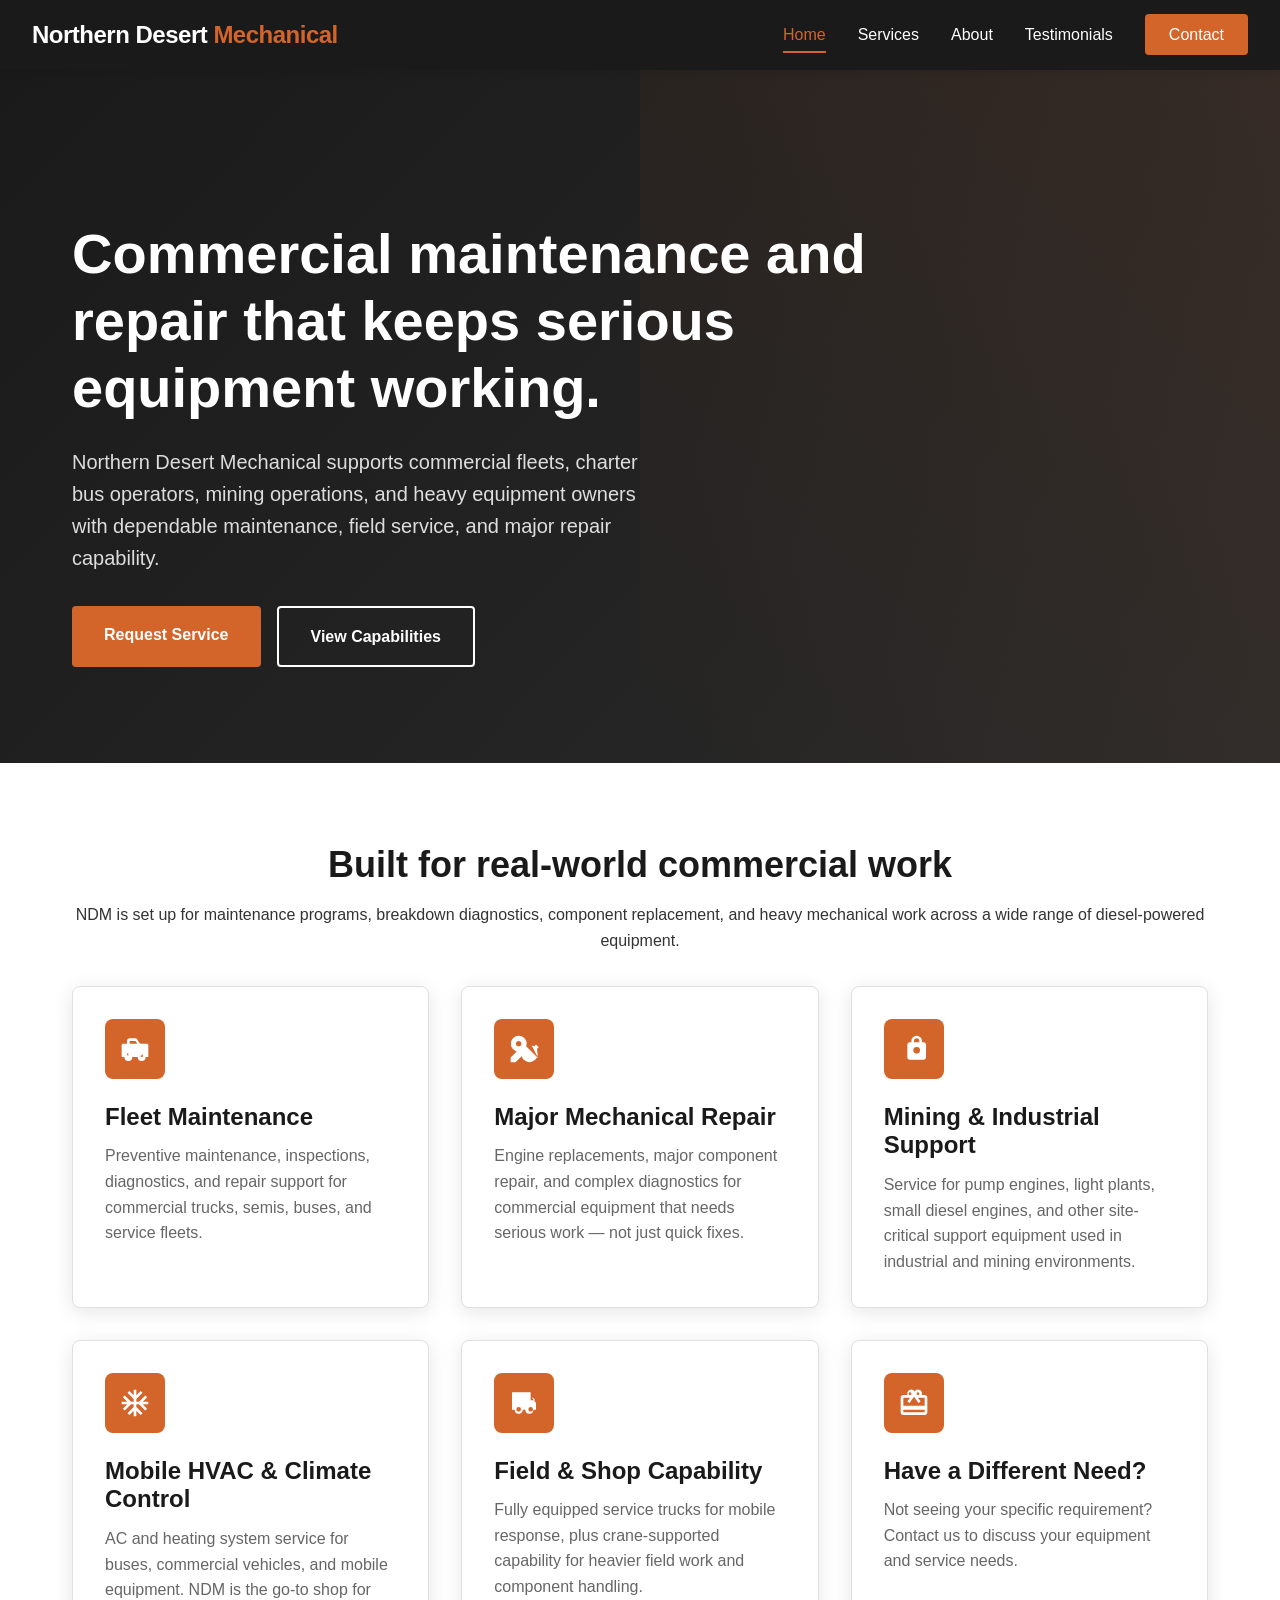
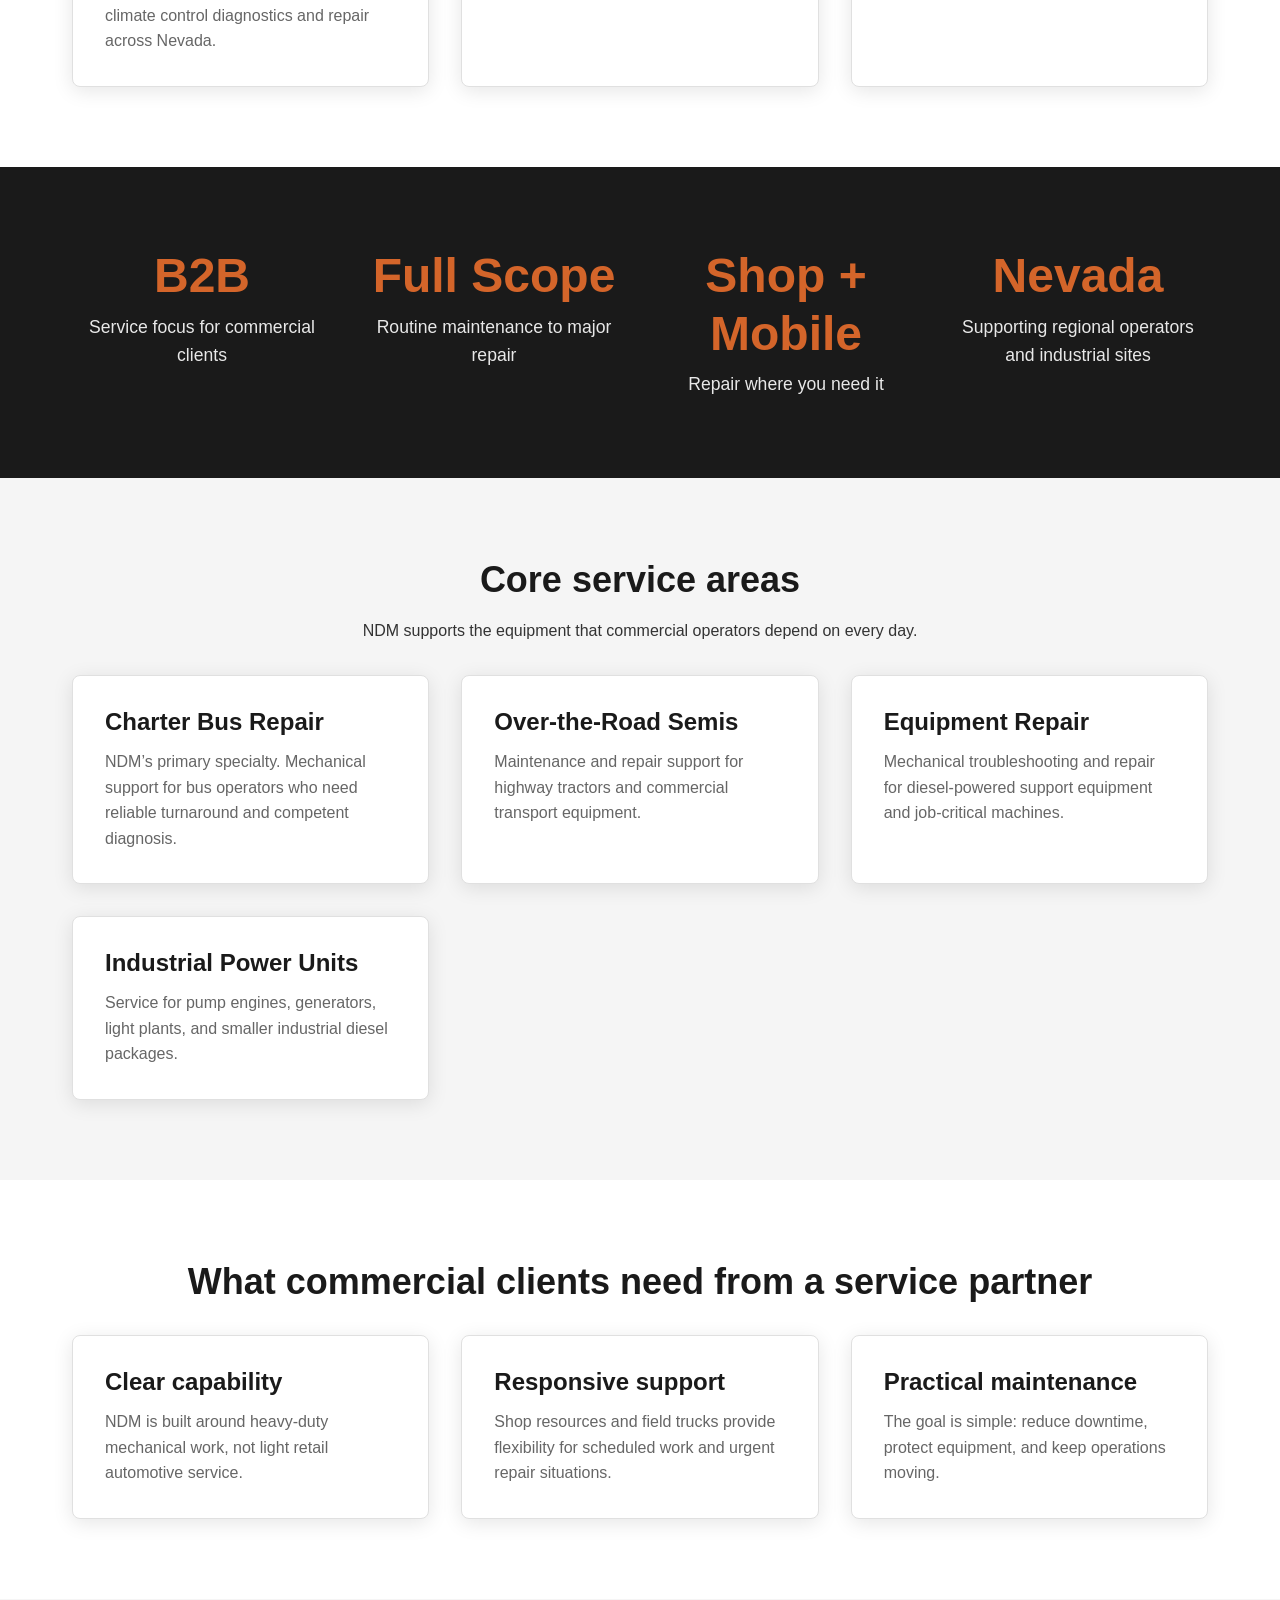
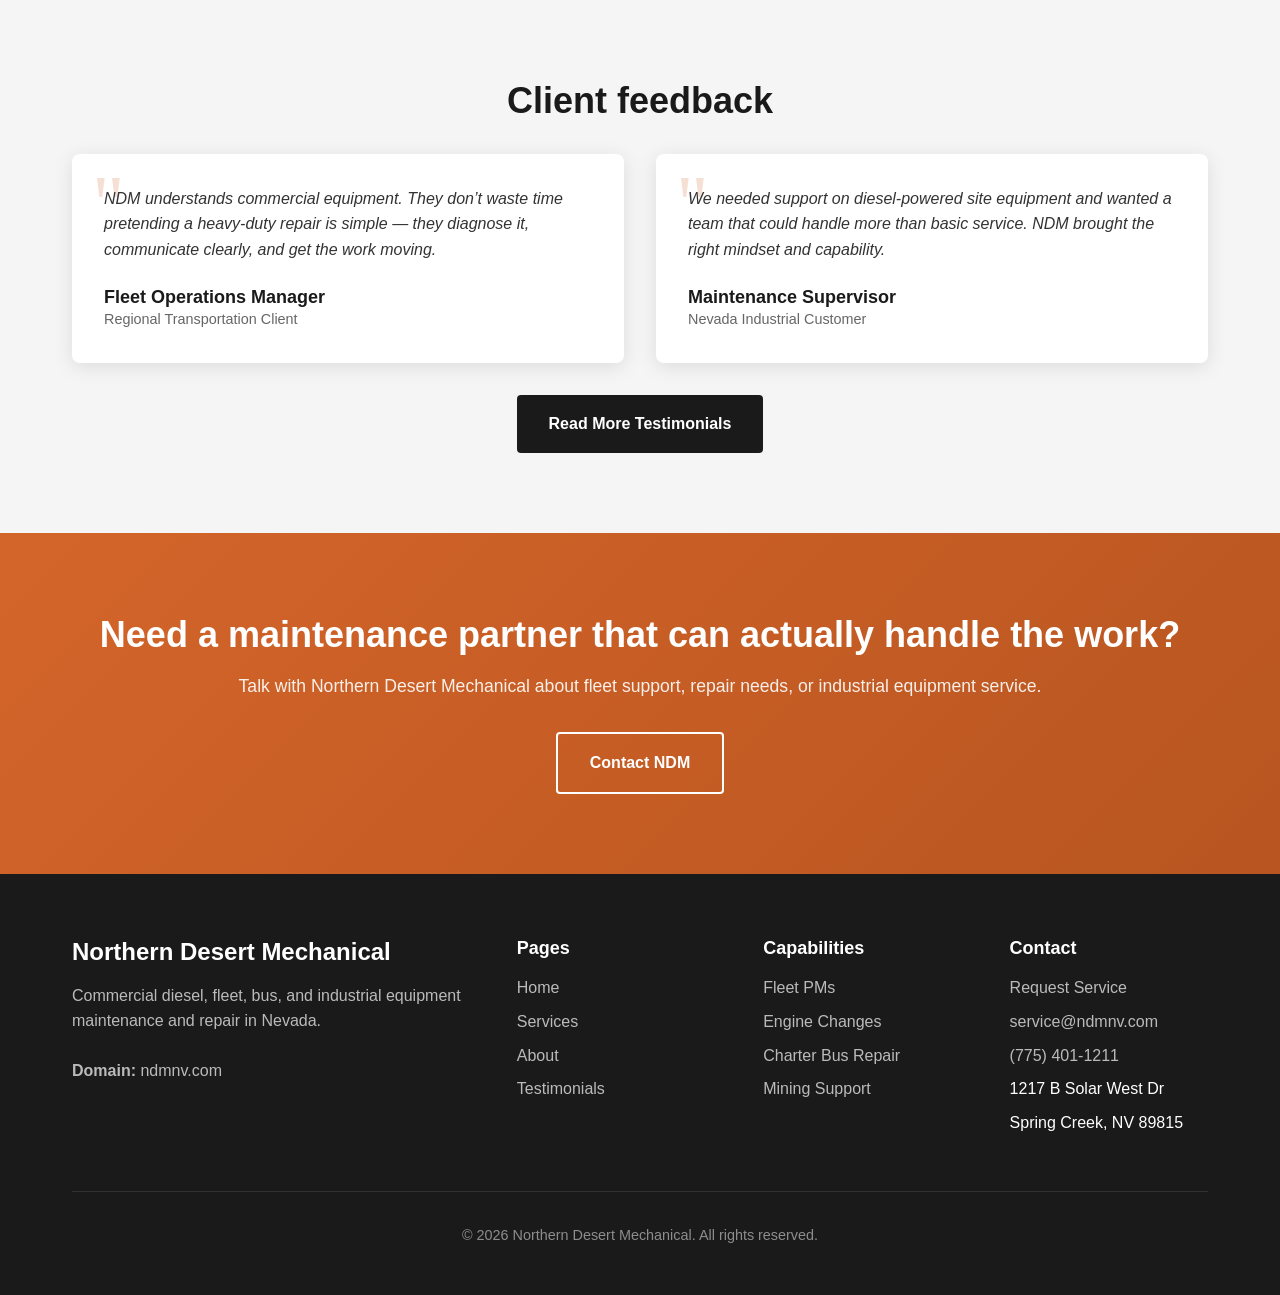
==== index.html @ eeb5c21f "Initial commit - NDM website with address, phone, and service area map" ====
<!DOCTYPE html>
<html lang="en">
<head>
  <meta charset="UTF-8">
  <meta name="viewport" content="width=device-width, initial-scale=1.0">
  <meta name="description" content="Northern Desert Mechanical provides commercial fleet, charter bus, mining equipment, and industrial diesel maintenance and repair services in Nevada.">
  <title>Northern Desert Mechanical | Commercial Diesel & Equipment Repair</title>
  <link rel="stylesheet" href="css/style.css">
</head>
<body>
  <header>
    <div class="header-content">
      <a href="index.html" class="logo">
        <div class="logo-text">Northern Desert <span class="logo-accent">Mechanical</span></div>
      </a>
      <nav>
        <div class="mobile-toggle" onclick="toggleMenu()">
          <span></span><span></span><span></span>
        </div>
        <ul id="nav-menu">
          <li><a href="index.html" class="active">Home</a></li>
          <li><a href="services.html">Services</a></li>
          <li><a href="about.html">About</a></li>
          <li><a href="testimonials.html">Testimonials</a></li>
          <li><a href="contact.html" class="nav-cta">Contact</a></li>
        </ul>
      </nav>
    </div>
  </header>

  <section class="hero">
    <div class="container">
      <div class="hero-content">
        <h1>Commercial maintenance and repair that keeps serious equipment working.</h1>
        <p class="hero-subtitle">Northern Desert Mechanical supports commercial fleets, charter bus operators, mining operations, and heavy equipment owners with dependable maintenance, field service, and major repair capability.</p>
        <div class="hero-cta">
          <a href="contact.html" class="btn btn-primary">Request Service</a>
          <a href="services.html" class="btn btn-secondary">View Capabilities</a>
        </div>
      </div>
    </div>
  </section>

  <section class="section">
    <div class="container">
      <div class="text-center mb-2">
        <h2>Built for real-world commercial work</h2>
        <p>NDM is set up for maintenance programs, breakdown diagnostics, component replacement, and heavy mechanical work across a wide range of diesel-powered equipment.</p>
      </div>
      <div class="services-grid">
        <div class="service-card">
          <div class="service-icon">
            <svg viewBox="0 0 24 24"><path d="M3 13h2v-2H3v2zm16 0h2v-2h-2v2zM7 17h10v-6H7v6zm12-9h-3.17l-1.84-2.65A2 2 0 0 0 12.35 4H8a2 2 0 0 0-2 2v2H3a1 1 0 0 0-1 1v9h2a3 3 0 0 0 6 0h4a3 3 0 0 0 6 0h2V9a1 1 0 0 0-1-1zm-2 10a1 1 0 1 1 0-2 1 1 0 0 1 0 2zM8 8V6h4.35l1.39 2H8zm-1 9a1 1 0 1 1 0-2 1 1 0 0 1 0 2z"/></svg>
          </div>
          <h3>Fleet Maintenance</h3>
          <p>Preventive maintenance, inspections, diagnostics, and repair support for commercial trucks, semis, buses, and service fleets.</p>
        </div>
        <div class="service-card">
          <div class="service-icon">
            <svg viewBox="0 0 24 24"><path d="M22.7 19l-9.1-9.1c.2-.5.4-1.2.4-1.9A6 6 0 0 0 8 2a6 6 0 0 0-1.4 11.8L2 18.4V22h3.6l4.6-4.6A6 6 0 0 0 22 14c0-.7-.1-1.3-.3-2l1.3-1.3-2-2-1.3 1.3c-.6-.3-1.3-.5-2-.6zM8 10a2 2 0 1 1 0-4 2 2 0 0 1 0 4z"/></svg>
          </div>
          <h3>Major Mechanical Repair</h3>
          <p>Engine replacements, major component repair, and complex diagnostics for commercial equipment that needs serious work — not just quick fixes.</p>
        </div>
        <div class="service-card">
          <div class="service-icon">
            <svg viewBox="0 0 24 24"><path d="M19 7h-1V6a4 4 0 0 0-8 0v1H9a2 2 0 0 0-2 2v9a2 2 0 0 0 2 2h10a2 2 0 0 0 2-2V9a2 2 0 0 0-2-2zm-7-1a2 2 0 1 1 4 0v1h-4V6zm2 9.5a2.5 2.5 0 1 1 0-5 2.5 2.5 0 0 1 0 5z"/></svg>
          </div>
          <h3>Mining & Industrial Support</h3>
          <p>Service for pump engines, light plants, small diesel engines, and other site-critical support equipment used in industrial and mining environments.</p>
        </div>
        <div class="service-card">
          <div class="service-icon">
            <svg viewBox="0 0 24 24"><path d="M22 11h-4.17l3.24-3.24-1.41-1.42L15 11h-2V9l4.66-4.66-1.42-1.41L13 6.17V2h-2v4.17L7.76 2.93 6.34 4.34 11 9v2H9L4.34 6.34 2.93 7.76 6.17 11H2v2h4.17l-3.24 3.24 1.41 1.42L9 13h2v2l-4.66 4.66 1.42 1.41L11 17.83V22h2v-4.17l3.24 3.24 1.42-1.41L13 15v-2h2l4.66 4.66 1.41-1.42L17.83 13H22z"/></svg>
          </div>
          <h3>Mobile HVAC & Climate Control</h3>
          <p>AC and heating system service for buses, commercial vehicles, and mobile equipment. NDM is the go-to shop for climate control diagnostics and repair across Nevada.</p>
        </div>
        <div class="service-card">
          <div class="service-icon">
            <svg viewBox="0 0 24 24"><path d="M20 8h-3V4H3v13h2a3 3 0 0 0 6 0h2a3 3 0 0 0 6 0h2v-5l-3-4zM8 18.5A1.5 1.5 0 1 1 8 15a1.5 1.5 0 0 1 0 3.5zm9 0a1.5 1.5 0 1 1 0-3.5 1.5 1.5 0 0 1 0 3.5zM17 9.5V8h1.9l1.5 2H17z"/></svg>
          </div>
          <h3>Field & Shop Capability</h3>
          <p>Fully equipped service trucks for mobile response, plus crane-supported capability for heavier field work and component handling.</p>
        </div>
        <div class="service-card">
          <div class="service-icon">
            <svg viewBox="0 0 24 24"><path d="M20 6h-2.18c.11-.31.18-.65.18-1a2.996 2.996 0 0 0-5.5-1.65A2.996 2.996 0 0 0 7 5c0 .35.07.69.18 1H4c-1.11 0-1.99.89-1.99 2L2 19c0 1.11.89 2 2 2h16c1.11 0 2-.89 2-2V8c0-1.11-.89-2-2-2zm-5-2c.55 0 1 .45 1 1s-.45 1-1 1-1-.45-1-1 .45-1 1-1zM9 4c.55 0 1 .45 1 1s-.45 1-1 1-1-.45-1-1 .45-1 1-1zm11 15H4v-2h16v2zm0-5H4V8h5.08L7 10.83 8.62 12 12 7.4l3.38 4.6L17 10.83 14.92 8H20v6z"/></svg>
          </div>
          <h3>Have a Different Need?</h3>
          <p>Not seeing your specific requirement? <a href="contact.html">Contact us</a> to discuss your equipment and service needs.</p>
        </div>
      </div>
    </div>
  </section>

  <section class="section section-dark">
    <div class="container">
      <div class="stats-grid">
        <div class="stat-item">
          <h3>B2B</h3>
          <p>Service focus for commercial clients</p>
        </div>
        <div class="stat-item">
          <h3>Full Scope</h3>
          <p>Routine maintenance to major repair</p>
        </div>
        <div class="stat-item">
          <h3>Shop + Mobile</h3>
          <p>Repair where you need it</p>
        </div>
        <div class="stat-item">
          <h3>Nevada</h3>
          <p>Supporting regional operators and industrial sites</p>
        </div>
      </div>
    </div>
  </section>

  <section class="section section-gray">
    <div class="container">
      <div class="text-center mb-2">
        <h2>Core service areas</h2>
        <p>NDM supports the equipment that commercial operators depend on every day.</p>
      </div>
      <div class="services-grid">
        <div class="service-card">
          <h3>Charter Bus Repair</h3>
          <p>NDM’s primary specialty. Mechanical support for bus operators who need reliable turnaround and competent diagnosis.</p>
        </div>
        <div class="service-card">
          <h3>Over-the-Road Semis</h3>
          <p>Maintenance and repair support for highway tractors and commercial transport equipment.</p>
        </div>
        <div class="service-card">
          <h3>Equipment Repair</h3>
          <p>Mechanical troubleshooting and repair for diesel-powered support equipment and job-critical machines.</p>
        </div>
        <div class="service-card">
          <h3>Industrial Power Units</h3>
          <p>Service for pump engines, generators, light plants, and smaller industrial diesel packages.</p>
        </div>
      </div>
    </div>
  </section>

  <section class="section">
    <div class="container">
      <div class="text-center mb-2">
        <h2>What commercial clients need from a service partner</h2>
      </div>
      <div class="services-grid">
        <div class="service-card">
          <h3>Clear capability</h3>
          <p>NDM is built around heavy-duty mechanical work, not light retail automotive service.</p>
        </div>
        <div class="service-card">
          <h3>Responsive support</h3>
          <p>Shop resources and field trucks provide flexibility for scheduled work and urgent repair situations.</p>
        </div>
        <div class="service-card">
          <h3>Practical maintenance</h3>
          <p>The goal is simple: reduce downtime, protect equipment, and keep operations moving.</p>
        </div>
      </div>
    </div>
  </section>

  <section class="section section-gray">
    <div class="container">
      <div class="text-center mb-2">
        <h2>Client feedback</h2>
      </div>
      <div class="testimonial-grid">
        <div class="testimonial-card">
          <p class="testimonial-text">NDM understands commercial equipment. They don’t waste time pretending a heavy-duty repair is simple — they diagnose it, communicate clearly, and get the work moving.</p>
          <div class="testimonial-author">
            <div class="testimonial-author-info">
              <h4>Fleet Operations Manager</h4>
              <p>Regional Transportation Client</p>
            </div>
          </div>
        </div>
        <div class="testimonial-card">
          <p class="testimonial-text">We needed support on diesel-powered site equipment and wanted a team that could handle more than basic service. NDM brought the right mindset and capability.</p>
          <div class="testimonial-author">
            <div class="testimonial-author-info">
              <h4>Maintenance Supervisor</h4>
              <p>Nevada Industrial Customer</p>
            </div>
          </div>
        </div>
      </div>
      <div class="text-center mt-2">
        <a href="testimonials.html" class="btn btn-dark">Read More Testimonials</a>
      </div>
    </div>
  </section>

  <section class="cta-section">
    <div class="container">
      <h2>Need a maintenance partner that can actually handle the work?</h2>
      <p>Talk with Northern Desert Mechanical about fleet support, repair needs, or industrial equipment service.</p>
      <a href="contact.html" class="btn btn-secondary">Contact NDM</a>
    </div>
  </section>

  <footer>
    <div class="container">
      <div class="footer-grid">
        <div class="footer-brand">
          <h3>Northern Desert Mechanical</h3>
          <p>Commercial diesel, fleet, bus, and industrial equipment maintenance and repair in Nevada.</p>
          <p><strong>Domain:</strong> ndmnv.com</p>
        </div>
        <div class="footer-links">
          <h4>Pages</h4>
          <ul>
            <li><a href="index.html">Home</a></li>
            <li><a href="services.html">Services</a></li>
            <li><a href="about.html">About</a></li>
            <li><a href="testimonials.html">Testimonials</a></li>
          </ul>
        </div>
        <div class="footer-links">
          <h4>Capabilities</h4>
          <ul>
            <li><a href="services.html">Fleet PMs</a></li>
            <li><a href="services.html">Engine Changes</a></li>
            <li><a href="services.html">Charter Bus Repair</a></li>
            <li><a href="services.html">Mining Support</a></li>
          </ul>
        </div>
        <div class="footer-links">
          <h4>Contact</h4>
          <ul>
            <li><a href="contact.html">Request Service</a></li>
            <li><a href="mailto:service@ndmnv.com">service@ndmnv.com</a></li>
            <li><a href="tel:+17754011211">(775) 401-1211</a></li>
            <li>1217 B Solar West Dr</li>
            <li>Spring Creek, NV 89815</li>
          </ul>
        </div>
      </div>
      <div class="footer-bottom">
        <p>&copy; 2026 Northern Desert Mechanical. All rights reserved.</p>
      </div>
    </div>
  </footer>

  <script src="js/main.js"></script>
</body>
</html>
---- css/style.css ----
/* NDM Website - Industrial Professional Style */

/* CSS Reset & Base */
*, *::before, *::after {
  box-sizing: border-box;
  margin: 0;
  padding: 0;
}

:root {
  --primary: #1a1a1a;
  --secondary: #2d2d2d;
  --accent: #d4652a;
  --accent-hover: #e8783d;
  --text: #333333;
  --text-light: #666666;
  --text-white: #ffffff;
  --bg-light: #f5f5f5;
  --bg-white: #ffffff;
  --border: #e0e0e0;
  --shadow: rgba(0, 0, 0, 0.1);
}

html {
  scroll-behavior: smooth;
}

body {
  font-family: 'Segoe UI', -apple-system, BlinkMacSystemFont, sans-serif;
  line-height: 1.6;
  color: var(--text);
  background: var(--bg-white);
}

img {
  max-width: 100%;
  height: auto;
}

a {
  text-decoration: none;
  color: inherit;
}

/* Typography */
h1, h2, h3, h4 {
  font-weight: 700;
  line-height: 1.2;
  color: var(--primary);
}

h1 { font-size: 3rem; }
h2 { font-size: 2.25rem; margin-bottom: 1rem; }
h3 { font-size: 1.5rem; margin-bottom: 0.75rem; }
h4 { font-size: 1.125rem; }

p { margin-bottom: 1rem; }

/* Layout */
.container {
  max-width: 1200px;
  margin: 0 auto;
  padding: 0 2rem;
}

.section {
  padding: 5rem 0;
}

.section-dark {
  background: var(--primary);
  color: var(--text-white);
}

.section-dark h2, .section-dark h3, .section-dark h4 {
  color: var(--text-white);
}

.section-gray {
  background: var(--bg-light);
}

/* Header & Navigation */
header {
  background: var(--primary);
  position: fixed;
  width: 100%;
  top: 0;
  z-index: 1000;
  box-shadow: 0 2px 10px var(--shadow);
}

.header-content {
  display: flex;
  justify-content: space-between;
  align-items: center;
  padding: 1rem 2rem;
  max-width: 1400px;
  margin: 0 auto;
}

.logo {
  display: flex;
  align-items: center;
  gap: 0.75rem;
}

.logo-text {
  font-size: 1.5rem;
  font-weight: 700;
  color: var(--text-white);
  letter-spacing: -0.5px;
}

.logo-accent {
  color: var(--accent);
}

nav ul {
  display: flex;
  list-style: none;
  gap: 2rem;
}

nav a {
  color: var(--text-white);
  font-weight: 500;
  padding: 0.5rem 0;
  border-bottom: 2px solid transparent;
  transition: border-color 0.3s, color 0.3s;
}

nav a:hover, nav a.active {
  border-color: var(--accent);
  color: var(--accent);
}

.nav-cta {
  background: var(--accent);
  padding: 0.75rem 1.5rem !important;
  border-radius: 4px;
  border-bottom: none !important;
  transition: background 0.3s !important;
}

.nav-cta:hover {
  background: var(--accent-hover) !important;
  color: var(--text-white) !important;
}

/* Mobile Menu */
.mobile-toggle {
  display: none;
  flex-direction: column;
  gap: 5px;
  cursor: pointer;
  padding: 10px;
}

.mobile-toggle span {
  display: block;
  width: 25px;
  height: 2px;
  background: var(--text-white);
  transition: 0.3s;
}

/* Hero Section */
.hero {
  background: linear-gradient(135deg, var(--primary) 0%, #2a2a2a 100%);
  color: var(--text-white);
  padding: 10rem 0 6rem;
  margin-top: 60px;
  position: relative;
  overflow: hidden;
}

.hero::before {
  content: '';
  position: absolute;
  top: 0;
  right: 0;
  width: 50%;
  height: 100%;
  background: linear-gradient(45deg, transparent 0%, rgba(212, 101, 42, 0.1) 100%);
}

.hero-content {
  position: relative;
  z-index: 1;
  max-width: 800px;
}

.hero h1 {
  color: var(--text-white);
  margin-bottom: 1.5rem;
  font-size: 3.5rem;
}

.hero-subtitle {
  font-size: 1.25rem;
  color: rgba(255, 255, 255, 0.85);
  margin-bottom: 2rem;
  max-width: 600px;
}

.hero-cta {
  display: flex;
  gap: 1rem;
  flex-wrap: wrap;
}

/* Buttons */
.btn {
  display: inline-block;
  padding: 1rem 2rem;
  font-weight: 600;
  border-radius: 4px;
  transition: all 0.3s;
  cursor: pointer;
  border: none;
  font-size: 1rem;
}

.btn-primary {
  background: var(--accent);
  color: var(--text-white);
}

.btn-primary:hover {
  background: var(--accent-hover);
  transform: translateY(-2px);
}

.btn-secondary {
  background: transparent;
  color: var(--text-white);
  border: 2px solid var(--text-white);
}

.btn-secondary:hover {
  background: var(--text-white);
  color: var(--primary);
}

.btn-dark {
  background: var(--primary);
  color: var(--text-white);
}

.btn-dark:hover {
  background: var(--secondary);
}

/* Service Cards */
.services-grid {
  display: grid;
  grid-template-columns: repeat(auto-fit, minmax(280px, 1fr));
  gap: 2rem;
}

.service-card {
  background: var(--bg-white);
  padding: 2rem;
  border-radius: 8px;
  box-shadow: 0 4px 20px var(--shadow);
  transition: transform 0.3s, box-shadow 0.3s;
  border: 1px solid var(--border);
}

.service-card:hover {
  transform: translateY(-5px);
  box-shadow: 0 8px 30px rgba(0, 0, 0, 0.15);
}

.service-icon {
  width: 60px;
  height: 60px;
  background: var(--accent);
  border-radius: 8px;
  display: flex;
  align-items: center;
  justify-content: center;
  margin-bottom: 1.5rem;
}

.service-icon svg {
  width: 32px;
  height: 32px;
  fill: var(--text-white);
}

.service-card h3 {
  margin-bottom: 0.75rem;
}

.service-card p {
  color: var(--text-light);
  margin-bottom: 0;
}

/* Stats Section */
.stats-grid {
  display: grid;
  grid-template-columns: repeat(auto-fit, minmax(200px, 1fr));
  gap: 2rem;
  text-align: center;
}

.stat-item h3 {
  font-size: 3rem;
  color: var(--accent);
  margin-bottom: 0.5rem;
}

.stat-item p {
  font-size: 1.1rem;
  opacity: 0.9;
  margin-bottom: 0;
}

/* Testimonials */
.testimonial-grid {
  display: grid;
  grid-template-columns: repeat(auto-fit, minmax(350px, 1fr));
  gap: 2rem;
}

.testimonial-card {
  background: var(--bg-white);
  padding: 2rem;
  border-radius: 8px;
  box-shadow: 0 4px 20px var(--shadow);
  position: relative;
}

.testimonial-card::before {
  content: '"';
  font-size: 5rem;
  color: var(--accent);
  opacity: 0.2;
  position: absolute;
  top: 10px;
  left: 20px;
  font-family: Georgia, serif;
  line-height: 1;
}

.testimonial-text {
  font-style: italic;
  margin-bottom: 1.5rem;
  position: relative;
  z-index: 1;
}

.testimonial-author {
  display: flex;
  align-items: center;
  gap: 1rem;
}

.testimonial-author-info h4 {
  margin-bottom: 0;
}

.testimonial-author-info p {
  color: var(--text-light);
  margin-bottom: 0;
  font-size: 0.9rem;
}

/* About Page */
.about-hero {
  background: linear-gradient(135deg, var(--primary) 0%, #2a2a2a 100%);
  color: var(--text-white);
  padding: 10rem 0 4rem;
  margin-top: 60px;
}

.about-hero h1 {
  color: var(--text-white);
}

.about-content {
  display: grid;
  grid-template-columns: 1fr 1fr;
  gap: 4rem;
  align-items: center;
}

.about-text p {
  color: var(--text-light);
}

.fleet-grid {
  display: grid;
  grid-template-columns: repeat(auto-fit, minmax(250px, 1fr));
  gap: 1.5rem;
}

.fleet-item {
  background: var(--bg-light);
  padding: 1.5rem;
  border-radius: 8px;
  border-left: 4px solid var(--accent);
}

.fleet-item h4 {
  margin-bottom: 0.5rem;
}

.fleet-item p {
  color: var(--text-light);
  margin-bottom: 0;
  font-size: 0.95rem;
}

/* Services Page */
.services-hero {
  background: linear-gradient(135deg, var(--primary) 0%, #2a2a2a 100%);
  color: var(--text-white);
  padding: 10rem 0 4rem;
  margin-top: 60px;
}

.services-hero h1 {
  color: var(--text-white);
}

.service-detail {
  display: grid;
  grid-template-columns: 1fr 1fr;
  gap: 3rem;
  align-items: center;
  padding: 3rem 0;
  border-bottom: 1px solid var(--border);
}

.service-detail:last-child {
  border-bottom: none;
}

.service-detail:nth-child(even) {
  direction: rtl;
}

.service-detail:nth-child(even) > * {
  direction: ltr;
}

.service-detail-content h3 {
  color: var(--primary);
}

.service-detail-content ul {
  list-style: none;
  margin-top: 1rem;
}

.service-detail-content li {
  padding: 0.5rem 0;
  padding-left: 1.5rem;
  position: relative;
  color: var(--text-light);
}

.service-detail-content li::before {
  content: '→';
  position: absolute;
  left: 0;
  color: var(--accent);
  font-weight: bold;
}

.service-image {
  background: var(--bg-light);
  border-radius: 8px;
  height: 300px;
  display: flex;
  align-items: center;
  justify-content: center;
  color: var(--text-light);
}

/* Contact Page */
.contact-hero {
  background: linear-gradient(135deg, var(--primary) 0%, #2a2a2a 100%);
  color: var(--text-white);
  padding: 10rem 0 4rem;
  margin-top: 60px;
}

.contact-hero h1 {
  color: var(--text-white);
}

.contact-grid {
  display: grid;
  grid-template-columns: 1fr 1fr;
  gap: 4rem;
}

.contact-info h3 {
  margin-bottom: 1.5rem;
}

.contact-item {
  display: flex;
  gap: 1rem;
  margin-bottom: 1.5rem;
}

.contact-item-icon {
  width: 50px;
  height: 50px;
  background: var(--accent);
  border-radius: 8px;
  display: flex;
  align-items: center;
  justify-content: center;
  flex-shrink: 0;
}

.contact-item-icon svg {
  width: 24px;
  height: 24px;
  fill: var(--text-white);
}

.contact-item-text h4 {
  margin-bottom: 0.25rem;
}

.contact-item-text p {
  color: var(--text-light);
  margin-bottom: 0;
}

.contact-form {
  background: var(--bg-white);
  padding: 2rem;
  border-radius: 8px;
  box-shadow: 0 4px 20px var(--shadow);
}

.form-group {
  margin-bottom: 1.5rem;
}

.form-group label {
  display: block;
  margin-bottom: 0.5rem;
  font-weight: 500;
}

.form-group input,
.form-group select,
.form-group textarea {
  width: 100%;
  padding: 0.875rem 1rem;
  border: 1px solid var(--border);
  border-radius: 4px;
  font-size: 1rem;
  font-family: inherit;
  transition: border-color 0.3s;
}

.form-group input:focus,
.form-group select:focus,
.form-group textarea:focus {
  outline: none;
  border-color: var(--accent);
}

.form-group textarea {
  min-height: 150px;
  resize: vertical;
}

/* Map */
.map-container {
  height: 400px;
  background: var(--bg-light);
  border-radius: 8px;
  overflow: hidden;
  margin-top: 4rem;
}

.map-container iframe {
  width: 100%;
  height: 100%;
  border: none;
}

/* Testimonials Page */
.testimonials-hero {
  background: linear-gradient(135deg, var(--primary) 0%, #2a2a2a 100%);
  color: var(--text-white);
  padding: 10rem 0 4rem;
  margin-top: 60px;
}

.testimonials-hero h1 {
  color: var(--text-white);
}

/* Footer */
footer {
  background: var(--primary);
  color: var(--text-white);
  padding: 4rem 0 2rem;
}

.footer-grid {
  display: grid;
  grid-template-columns: 2fr 1fr 1fr 1fr;
  gap: 3rem;
  margin-bottom: 3rem;
}

.footer-brand h3 {
  color: var(--text-white);
  margin-bottom: 1rem;
}

.footer-brand p {
  color: rgba(255, 255, 255, 0.7);
  margin-bottom: 1.5rem;
}

.footer-links h4 {
  color: var(--text-white);
  margin-bottom: 1rem;
}

.footer-links ul {
  list-style: none;
}

.footer-links li {
  margin-bottom: 0.5rem;
}

.footer-links a {
  color: rgba(255, 255, 255, 0.7);
  transition: color 0.3s;
}

.footer-links a:hover {
  color: var(--accent);
}

.footer-bottom {
  text-align: center;
  padding-top: 2rem;
  border-top: 1px solid rgba(255, 255, 255, 0.1);
  color: rgba(255, 255, 255, 0.5);
  font-size: 0.9rem;
}

/* Page Header */
.page-header {
  background: var(--bg-light);
  padding: 3rem 0;
  margin-top: 60px;
  text-align: center;
}

.page-header h1 {
  margin-bottom: 0.5rem;
}

.page-header p {
  color: var(--text-light);
  max-width: 600px;
  margin: 0 auto;
}

/* CTA Section */
.cta-section {
  background: linear-gradient(135deg, var(--accent) 0%, #b85520 100%);
  text-align: center;
  padding: 5rem 0;
}

.cta-section h2 {
  color: var(--text-white);
  margin-bottom: 1rem;
}

.cta-section p {
  color: rgba(255, 255, 255, 0.9);
  margin-bottom: 2rem;
  font-size: 1.1rem;
}

/* Service area map */
.service-area-map {
  height: 400px;
  width: 100%;
  border-radius: 8px;
  overflow: hidden;
  box-shadow: 0 4px 20px var(--shadow);
  background: #e8e8e8;
  position: relative;
  z-index: 1;
}

.map-legend {
  display: flex;
  gap: 2rem;
  margin-top: 1.5rem;
  justify-content: center;
  flex-wrap: wrap;
}

.map-legend-item {
  display: flex;
  align-items: center;
  gap: 0.5rem;
  font-size: 0.9rem;
  color: var(--text-light);
}

.map-legend-dot {
  width: 12px;
  height: 12px;
  border-radius: 50%;
}

.map-legend-dot.shop {
  background: #d4652a;
}

.map-legend-dot.service-area {
  background: rgba(212, 101, 42, 0.2);
  border: 2px solid #d4652a;
}

/* Responsive */
@media (max-width: 1024px) {
  .footer-grid {
    grid-template-columns: 1fr 1fr;
  }
  
  .about-content {
    grid-template-columns: 1fr;
    gap: 2rem;
  }
  
  .service-detail {
    grid-template-columns: 1fr;
    gap: 2rem;
  }
  
  .service-detail:nth-child(even) {
    direction: ltr;
  }
}

@media (max-width: 768px) {
  h1 { font-size: 2.25rem; }
  h2 { font-size: 1.75rem; }
  
  .hero {
    padding: 8rem 0 4rem;
  }
  
  .hero h1 {
    font-size: 2.5rem;
  }
  
  .hero-subtitle {
    font-size: 1.1rem;
  }
  
  nav ul {
    display: none;
    position: absolute;
    top: 100%;
    left: 0;
    right: 0;
    background: var(--primary);
    flex-direction: column;
    padding: 1rem 2rem;
    gap: 0;
  }
  
  nav ul.active {
    display: flex;
  }
  
  nav li {
    padding: 1rem 0;
    border-bottom: 1px solid rgba(255, 255, 255, 0.1);
  }
  
  nav a {
    display: block;
  }
  
  .mobile-toggle {
    display: flex;
  }
  
  .contact-grid {
    grid-template-columns: 1fr;
    gap: 3rem;
  }
  
  .footer-grid {
    grid-template-columns: 1fr;
    text-align: center;
  }
  
  .section {
    padding: 3rem 0;
  }
  
  .stats-grid {
    grid-template-columns: repeat(2, 1fr);
  }
  
  .testimonial-grid {
    grid-template-columns: 1fr;
  }
}

/* Utilities */
.text-center { text-align: center; }
.text-accent { color: var(--accent); }
.mb-0 { margin-bottom: 0; }
.mt-2 { margin-top: 2rem; }
.mb-2 { margin-bottom: 2rem; }
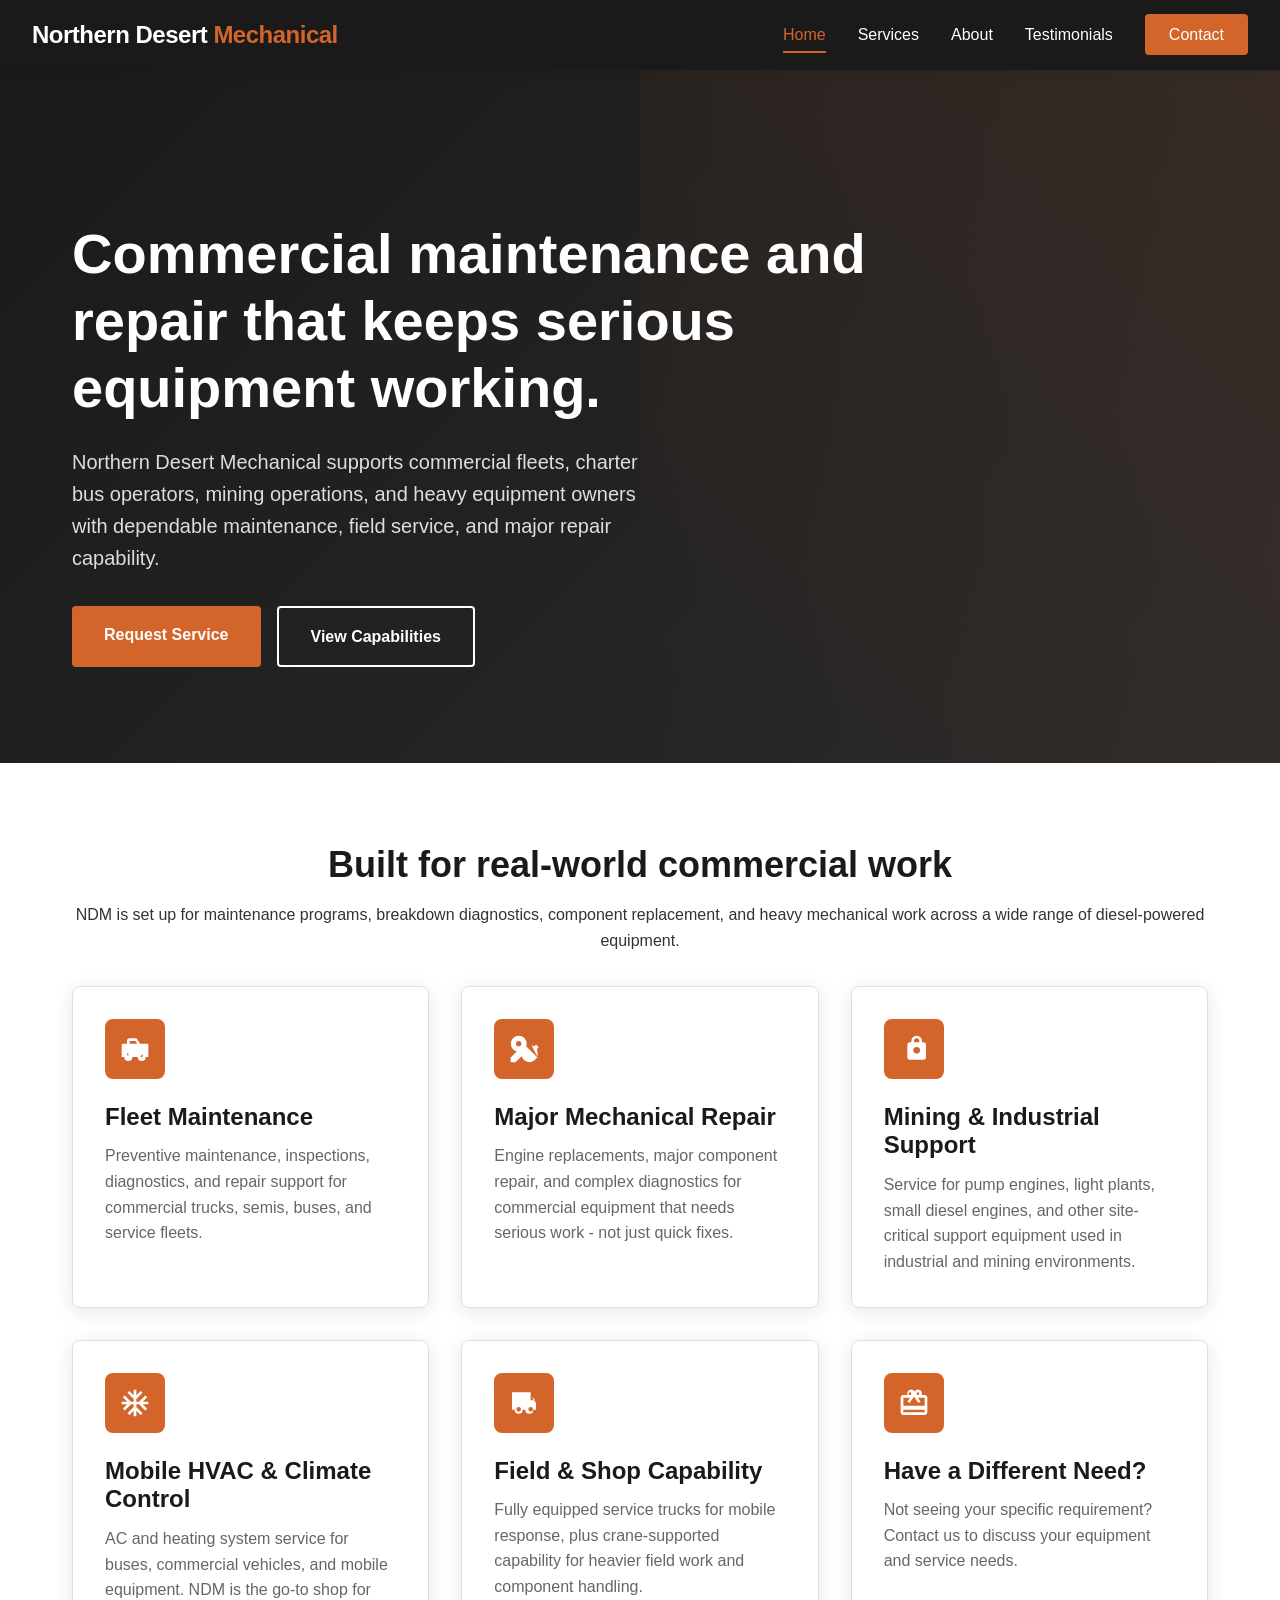
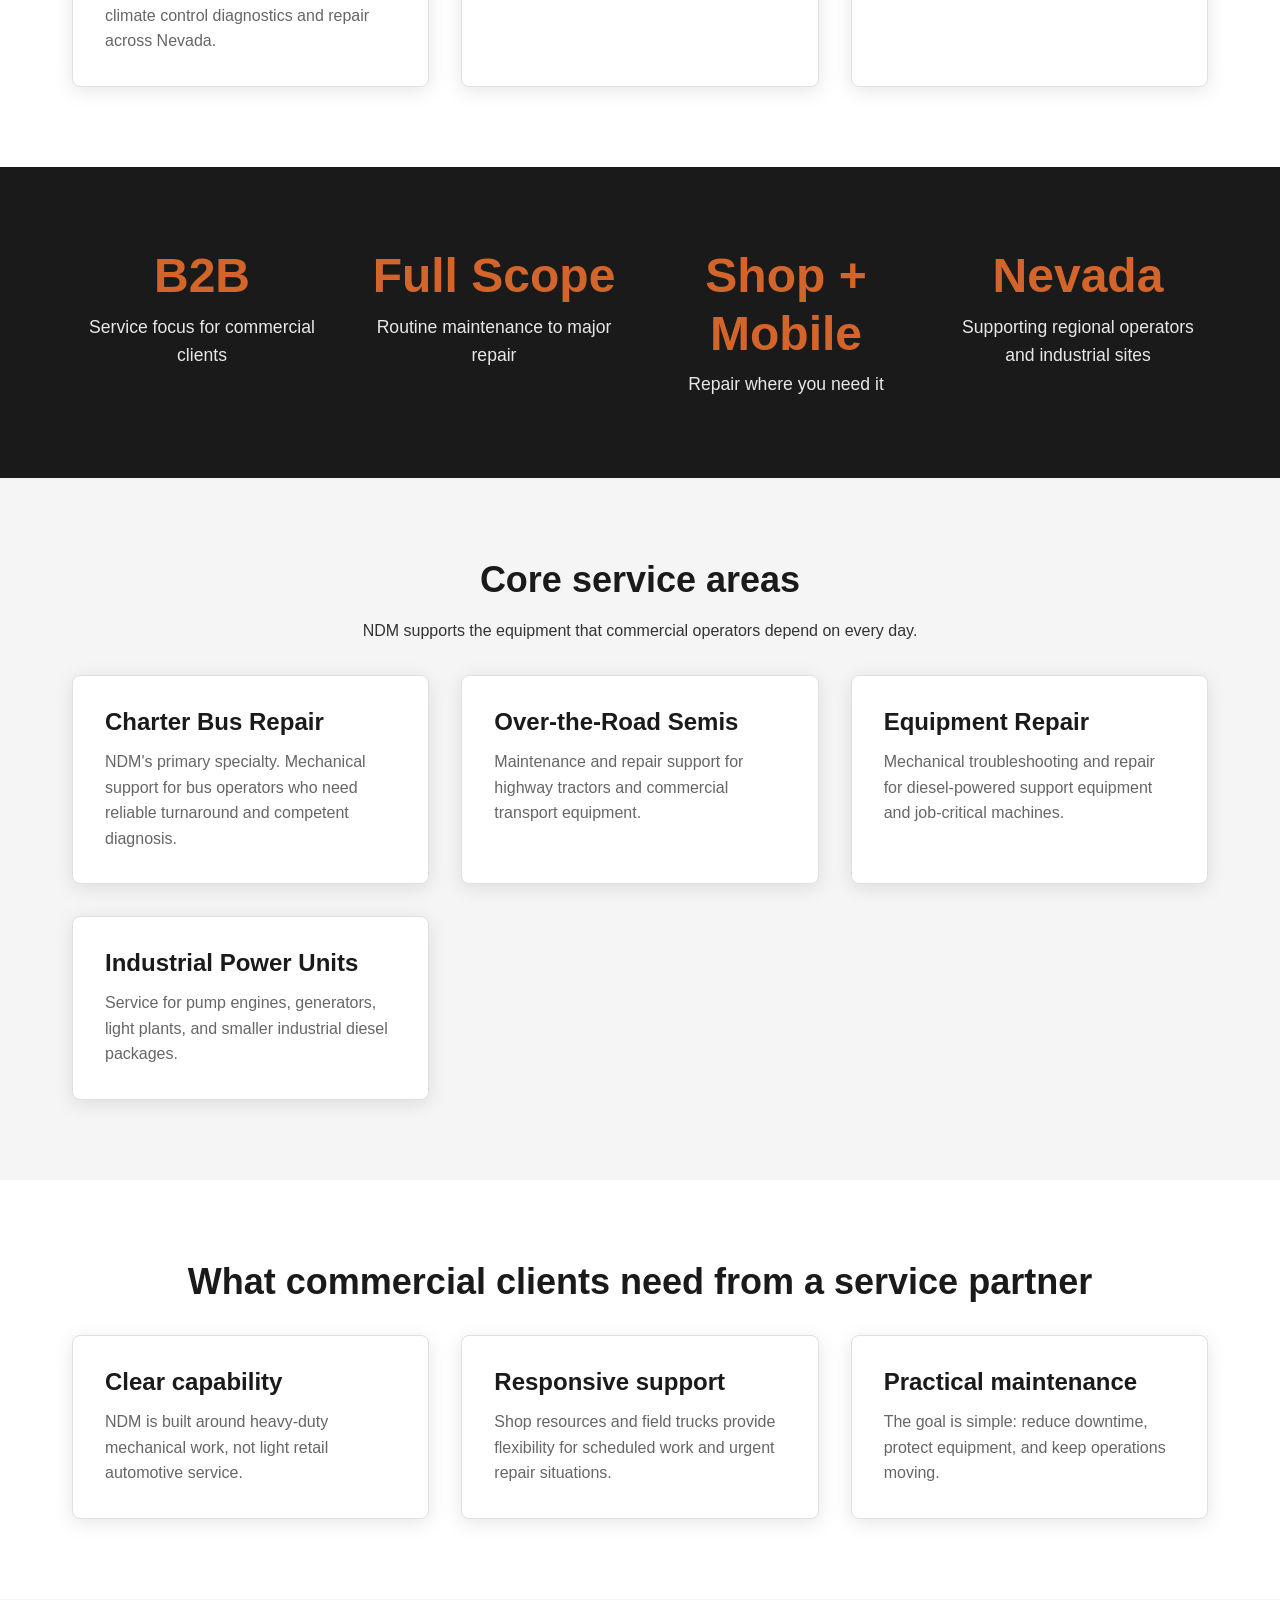
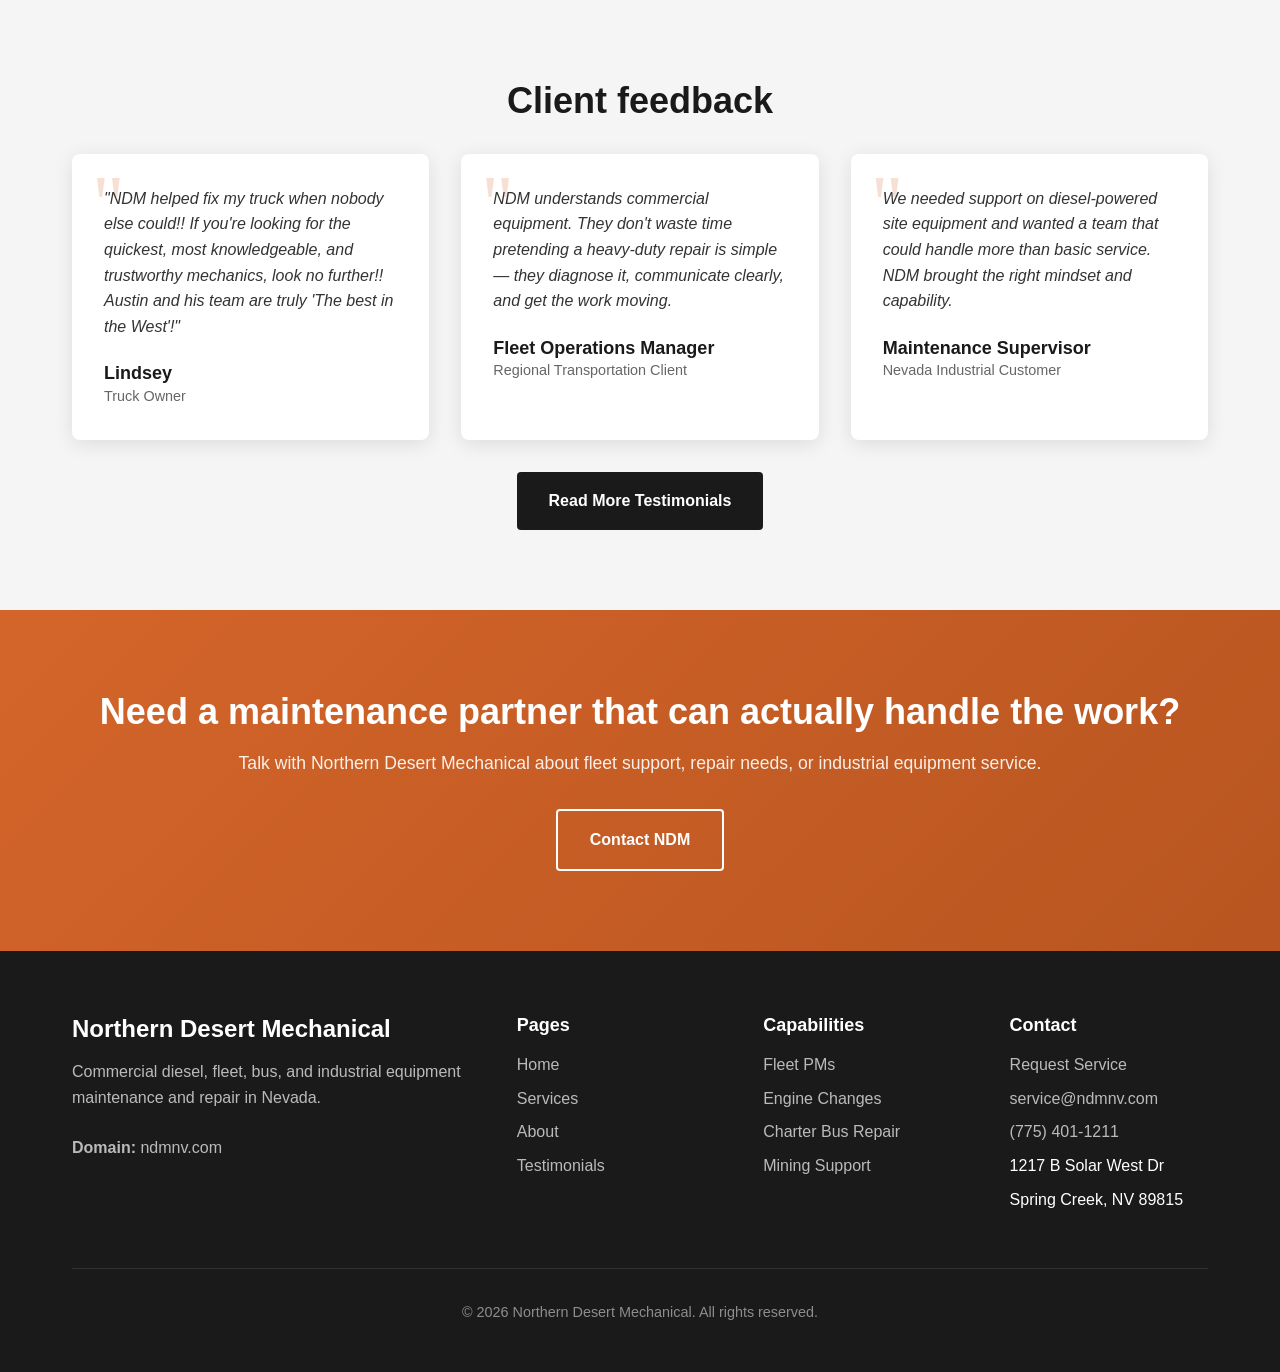
==== commit 2a019935: "Add Lindsey's testimonial" ====
--- a/index.html
+++ b/index.html
@@ -60,7 +60,7 @@
             <svg viewBox="0 0 24 24"><path d="M22.7 19l-9.1-9.1c.2-.5.4-1.2.4-1.9A6 6 0 0 0 8 2a6 6 0 0 0-1.4 11.8L2 18.4V22h3.6l4.6-4.6A6 6 0 0 0 22 14c0-.7-.1-1.3-.3-2l1.3-1.3-2-2-1.3 1.3c-.6-.3-1.3-.5-2-.6zM8 10a2 2 0 1 1 0-4 2 2 0 0 1 0 4z"/></svg>
           </div>
           <h3>Major Mechanical Repair</h3>
-          <p>Engine replacements, major component repair, and complex diagnostics for commercial equipment that needs serious work — not just quick fixes.</p>
+          <p>Engine replacements, major component repair, and complex diagnostics for commercial equipment that needs serious work - not just quick fixes.</p>
         </div>
         <div class="service-card">
           <div class="service-icon">
@@ -126,7 +126,7 @@
       <div class="services-grid">
         <div class="service-card">
           <h3>Charter Bus Repair</h3>
-          <p>NDM’s primary specialty. Mechanical support for bus operators who need reliable turnaround and competent diagnosis.</p>
+          <p>NDM's primary specialty. Mechanical support for bus operators who need reliable turnaround and competent diagnosis.</p>
         </div>
         <div class="service-card">
           <h3>Over-the-Road Semis</h3>
@@ -173,7 +173,16 @@
       </div>
       <div class="testimonial-grid">
         <div class="testimonial-card">
-          <p class="testimonial-text">NDM understands commercial equipment. They don’t waste time pretending a heavy-duty repair is simple — they diagnose it, communicate clearly, and get the work moving.</p>
+          <p class="testimonial-text">"NDM helped fix my truck when nobody else could!! If you're looking for the quickest, most knowledgeable, and trustworthy mechanics, look no further!! Austin and his team are truly 'The best in the West'!"</p>
+          <div class="testimonial-author">
+            <div class="testimonial-author-info">
+              <h4>Lindsey</h4>
+              <p>Truck Owner</p>
+            </div>
+          </div>
+        </div>
+        <div class="testimonial-card">
+          <p class="testimonial-text">NDM understands commercial equipment. They don't waste time pretending a heavy-duty repair is simple — they diagnose it, communicate clearly, and get the work moving.</p>
           <div class="testimonial-author">
             <div class="testimonial-author-info">
               <h4>Fleet Operations Manager</h4>
--- a/css/style.css
+++ b/css/style.css
@@ -475,11 +475,19 @@
 .service-image {
   background: var(--bg-light);
   border-radius: 8px;
-  height: 300px;
+  min-height: 300px;
   display: flex;
   align-items: center;
   justify-content: center;
   color: var(--text-light);
+  overflow: hidden;
+}
+
+.service-image img {
+  width: 100%;
+  height: 100%;
+  object-fit: cover;
+  border-radius: 8px;
 }
 
 /* Contact Page */
@@ -604,6 +612,71 @@
   color: var(--text-white);
 }
 
+/* Featured Testimonial */
+.featured-testimonial {
+  background: linear-gradient(135deg, var(--secondary) 0%, var(--primary) 100%);
+  color: var(--text-white);
+  padding: 4rem 0;
+  position: relative;
+}
+
+.featured-testimonial-content {
+  max-width: 900px;
+  margin: 0 auto;
+  text-align: center;
+}
+
+.quote-mark {
+  font-size: 5rem;
+  color: var(--accent);
+  opacity: 0.5;
+  font-family: Georgia, serif;
+  line-height: 1;
+  margin-bottom: 1rem;
+}
+
+.featured-text {
+  font-size: 1.15rem;
+  line-height: 1.8;
+  margin-bottom: 1.25rem;
+  color: rgba(255, 255, 255, 0.9);
+}
+
+.featured-highlight {
+  color: var(--accent);
+  font-weight: 600;
+  font-size: 1.25rem;
+  margin-top: 1rem;
+}
+
+.featured-author {
+  margin-top: 2rem;
+  padding-top: 1.5rem;
+  border-top: 1px solid rgba(255, 255, 255, 0.2);
+}
+
+.featured-author h4 {
+  color: var(--text-white);
+  font-size: 1.25rem;
+  margin-bottom: 0.25rem;
+}
+
+.featured-author p {
+  color: var(--accent);
+  margin-bottom: 0;
+  font-size: 1rem;
+}
+
+@media (max-width: 768px) {
+  .featured-text {
+    font-size: 1rem;
+  }
+  
+  .featured-testimonial {
+    padding: 3rem 0;
+  }
+}
+
 /* Footer */
 footer {
   background: var(--primary);
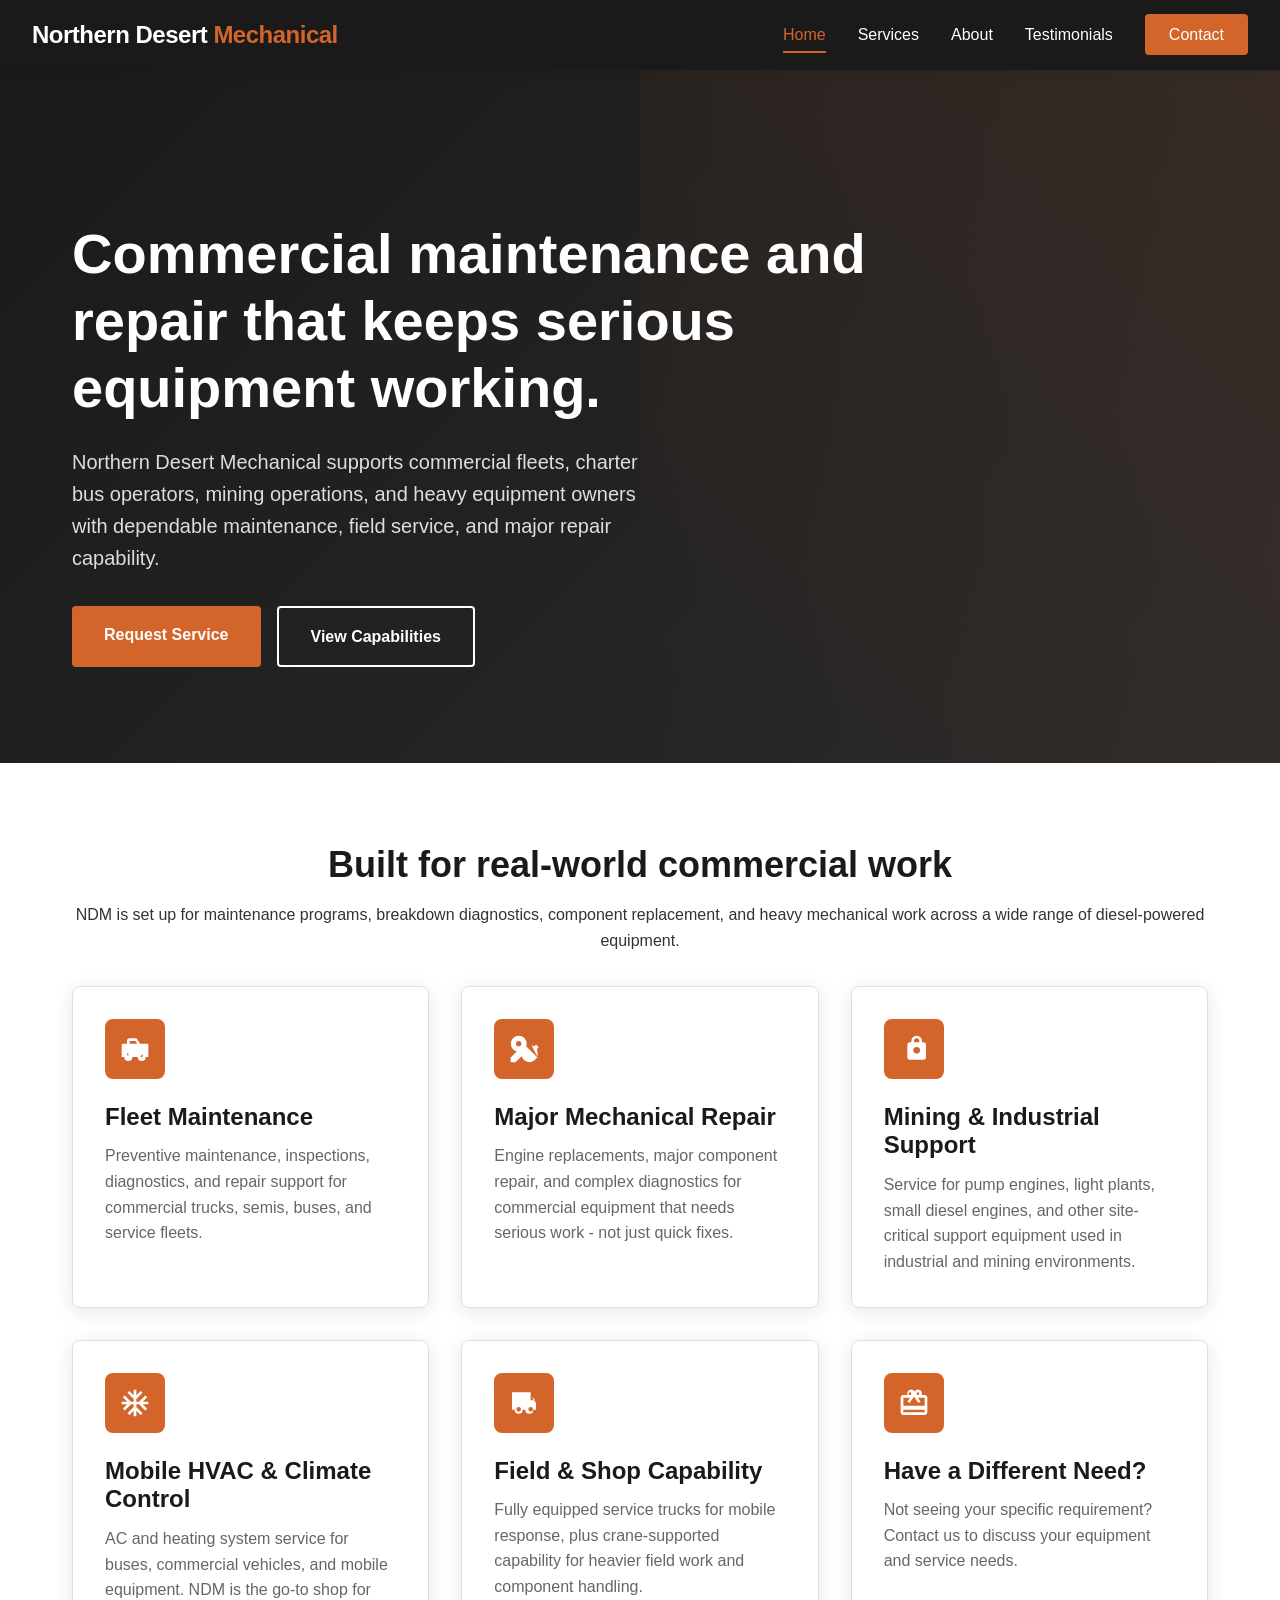
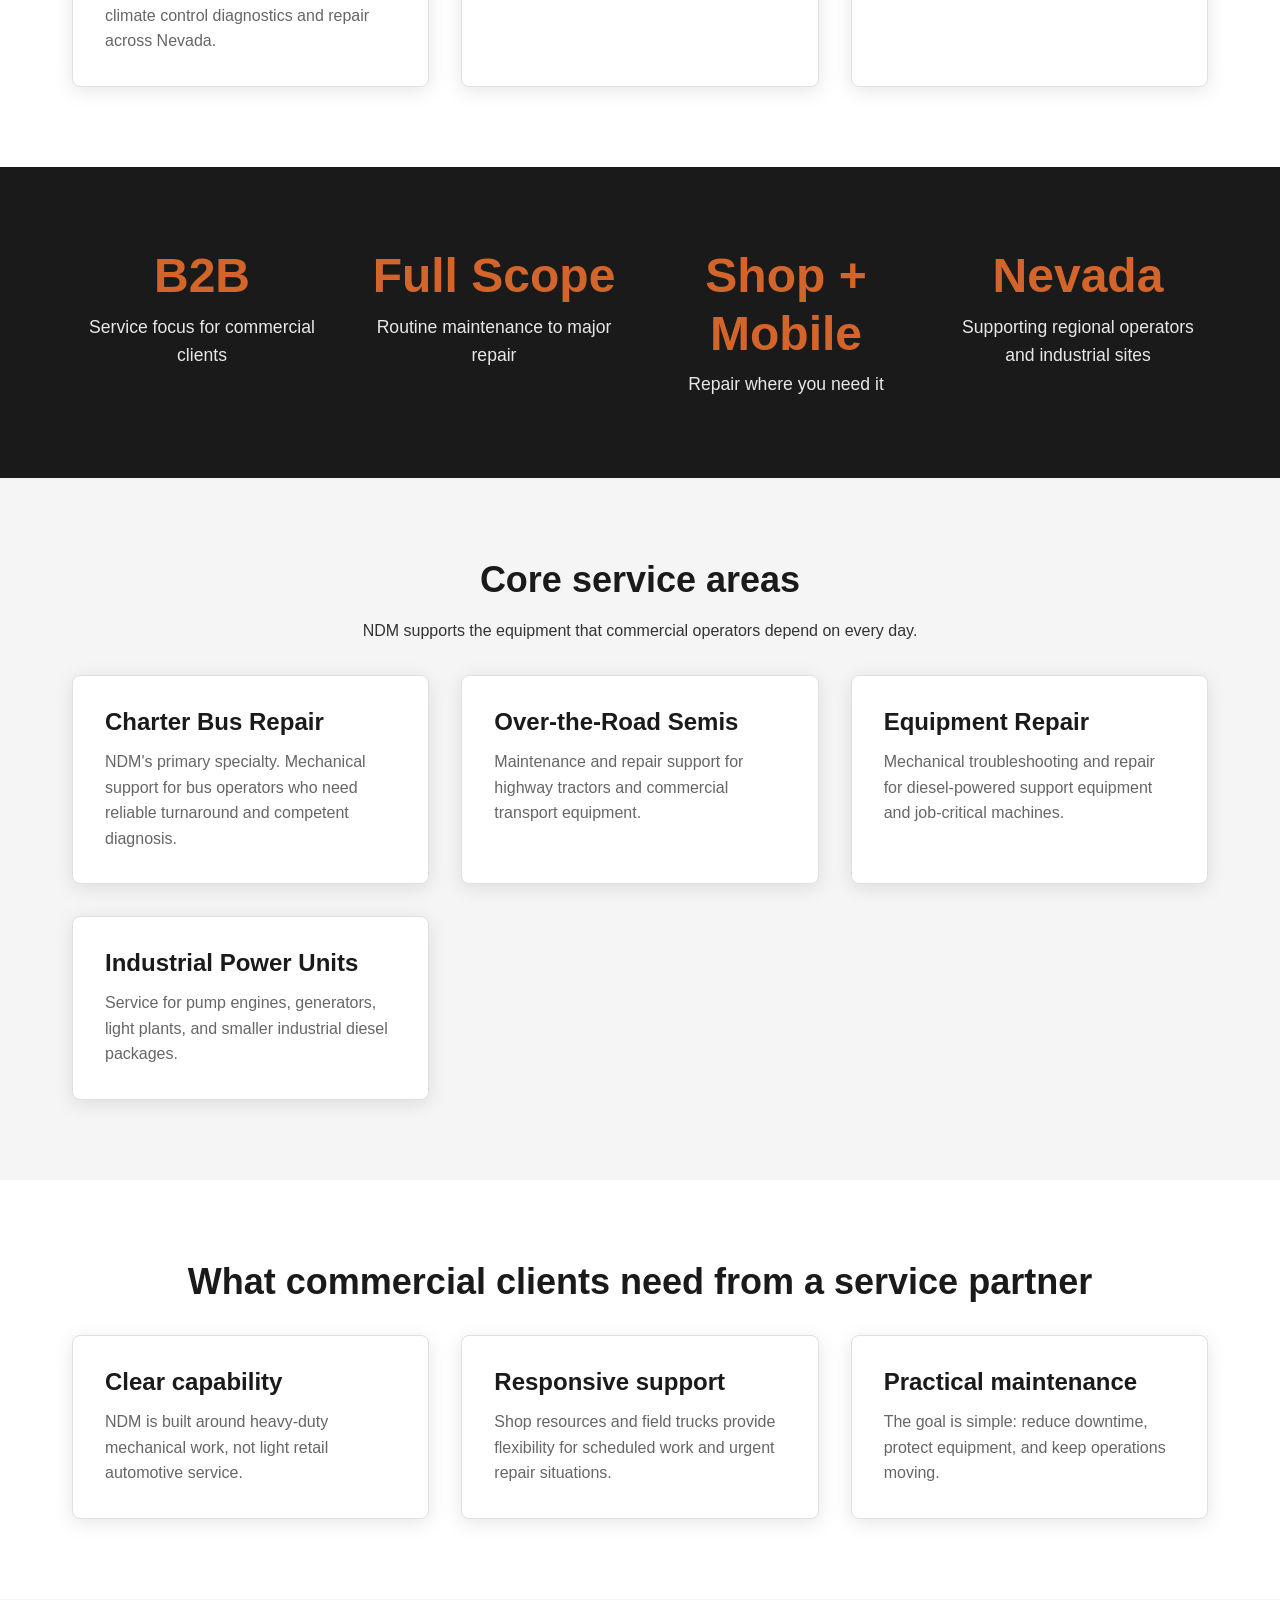
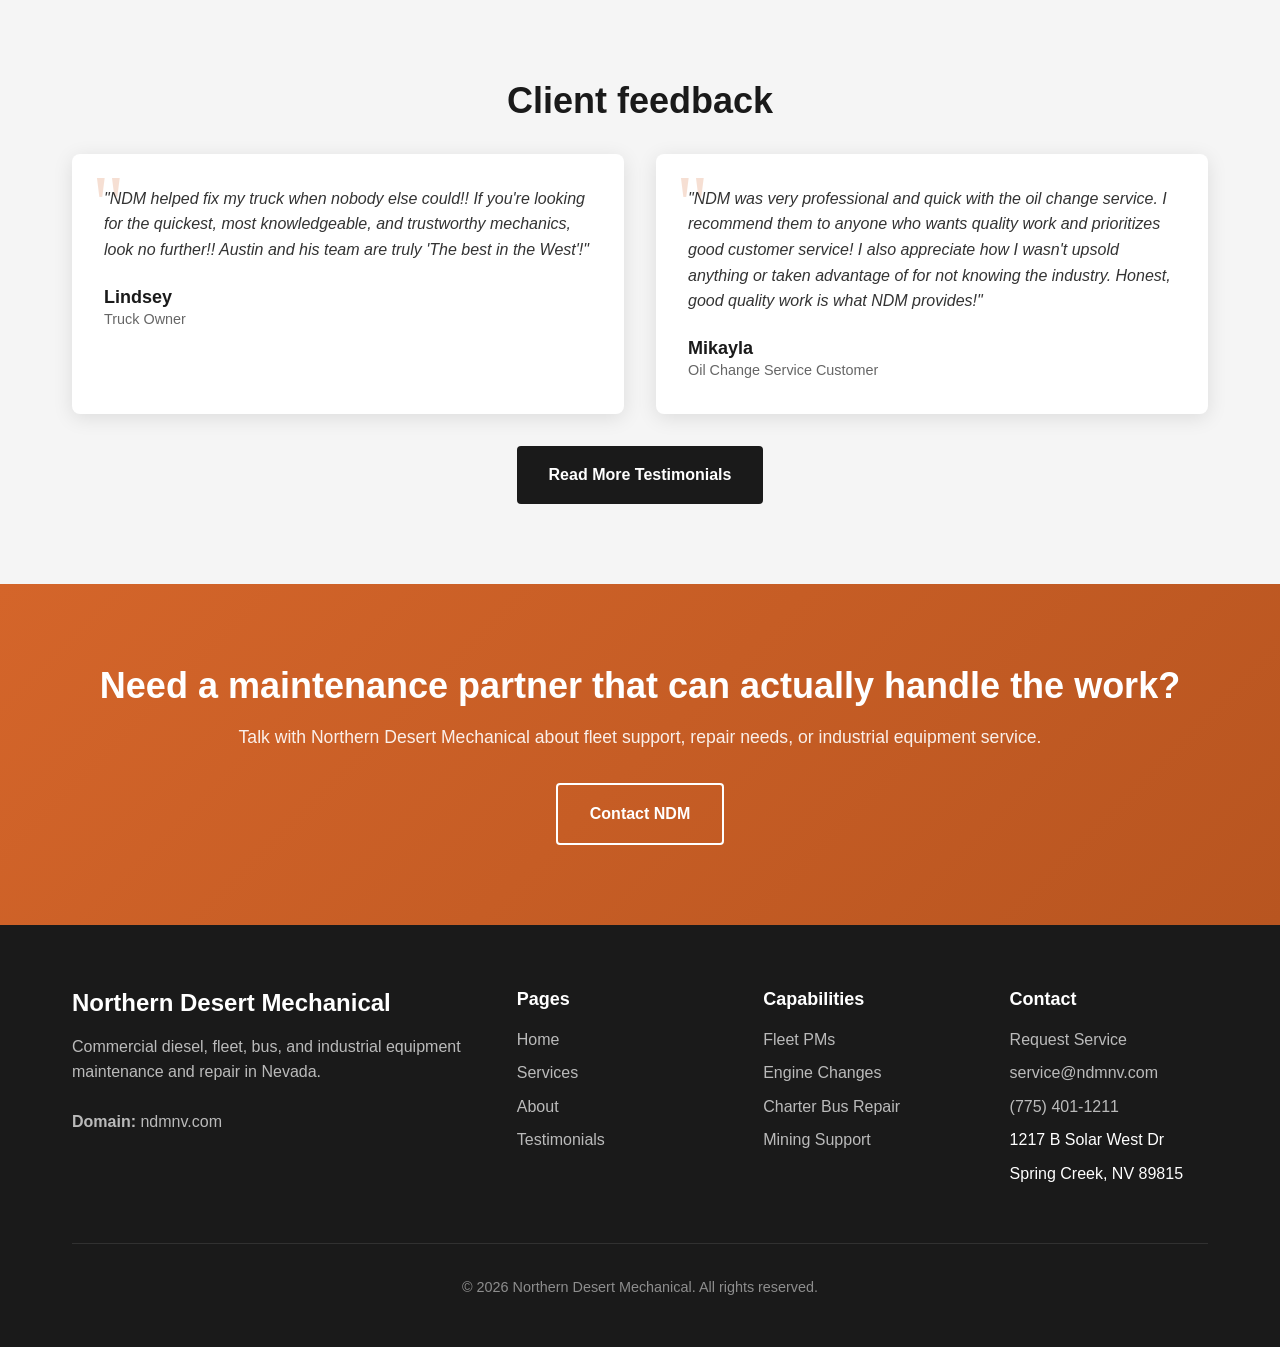
==== commit 39cffe4e: "Show only real testimonials (Lindsey, Mikayla, Geoff)" ====
--- a/index.html
+++ b/index.html
@@ -182,20 +182,11 @@
           </div>
         </div>
         <div class="testimonial-card">
-          <p class="testimonial-text">NDM understands commercial equipment. They don't waste time pretending a heavy-duty repair is simple — they diagnose it, communicate clearly, and get the work moving.</p>
+          <p class="testimonial-text">"NDM was very professional and quick with the oil change service. I recommend them to anyone who wants quality work and prioritizes good customer service! I also appreciate how I wasn't upsold anything or taken advantage of for not knowing the industry. Honest, good quality work is what NDM provides!"</p>
           <div class="testimonial-author">
             <div class="testimonial-author-info">
-              <h4>Fleet Operations Manager</h4>
-              <p>Regional Transportation Client</p>
-            </div>
-          </div>
-        </div>
-        <div class="testimonial-card">
-          <p class="testimonial-text">We needed support on diesel-powered site equipment and wanted a team that could handle more than basic service. NDM brought the right mindset and capability.</p>
-          <div class="testimonial-author">
-            <div class="testimonial-author-info">
-              <h4>Maintenance Supervisor</h4>
-              <p>Nevada Industrial Customer</p>
+              <h4>Mikayla</h4>
+              <p>Oil Change Service Customer</p>
             </div>
           </div>
         </div>
